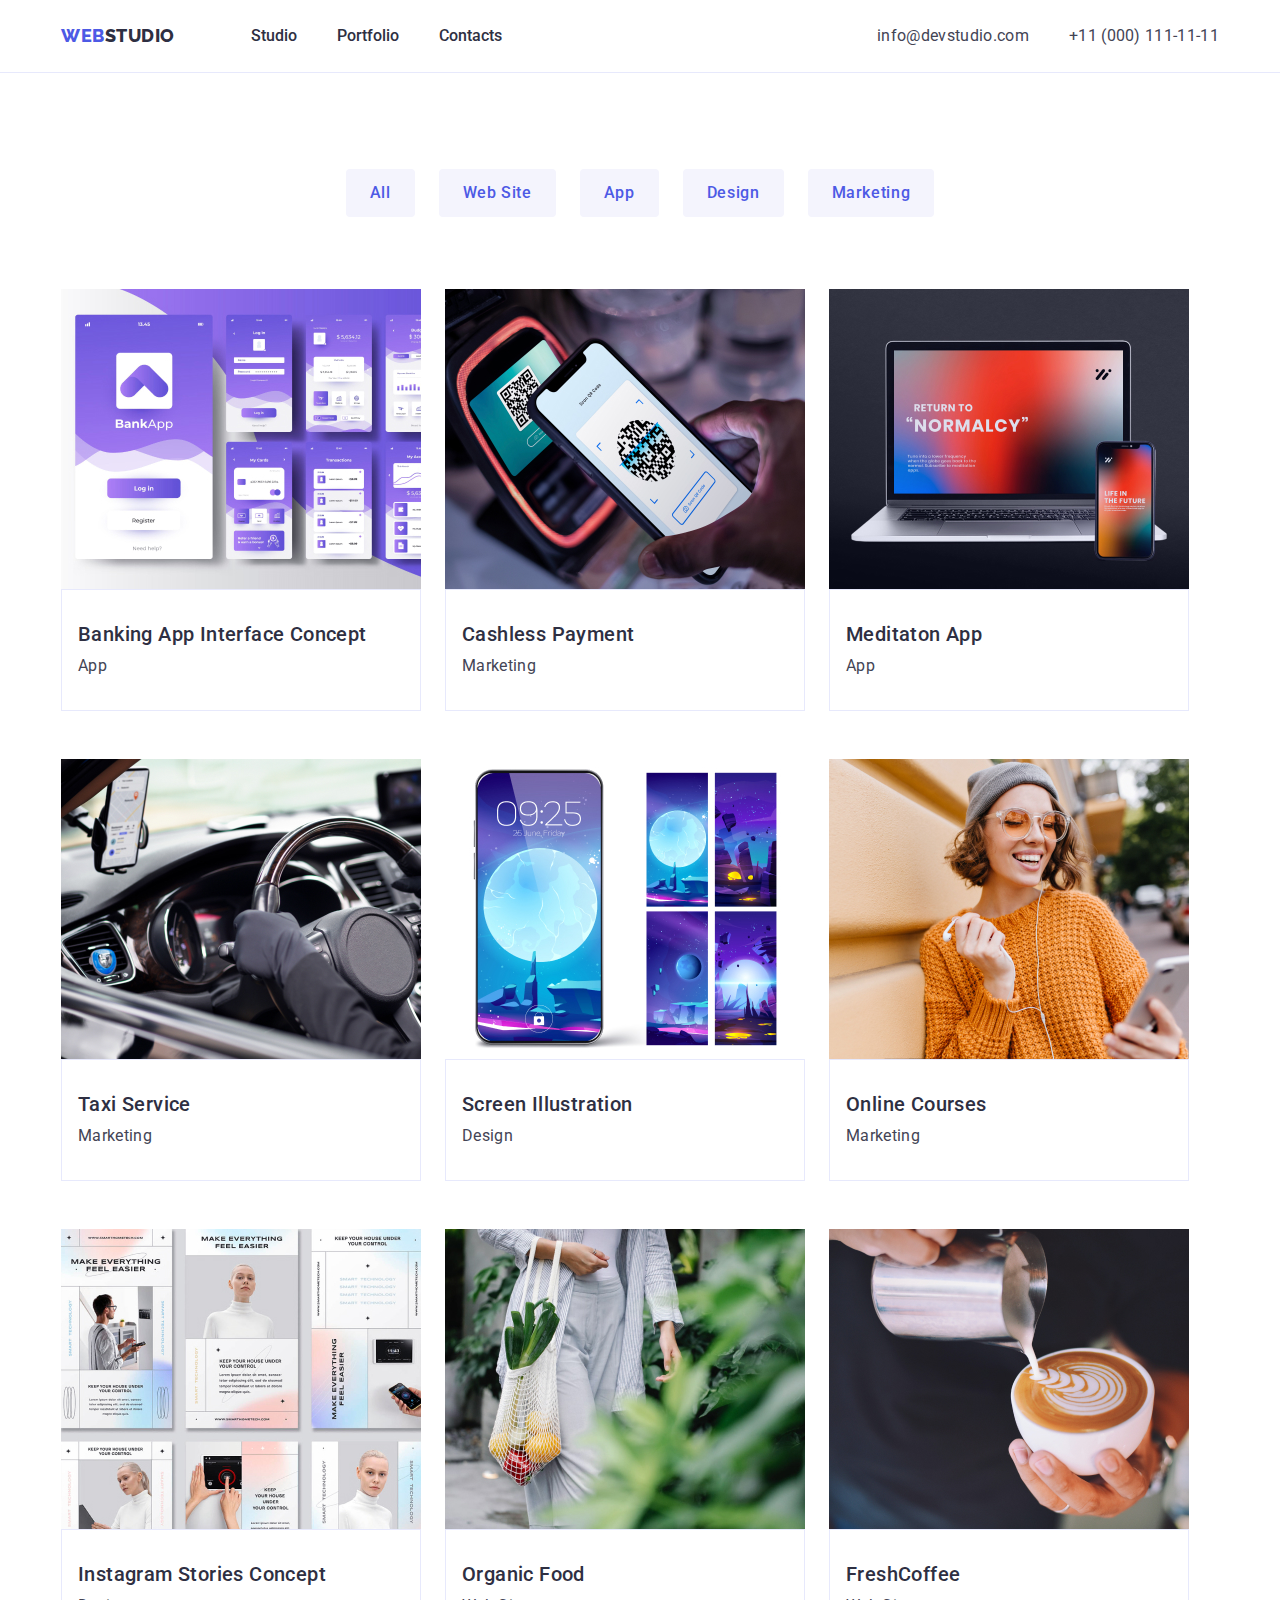
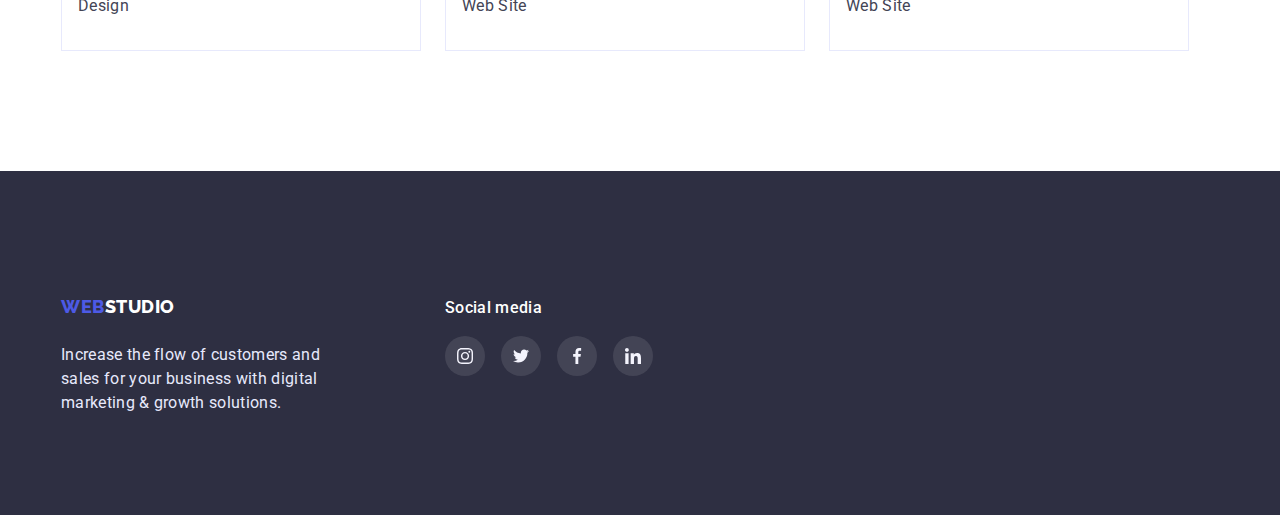
==== portfolio.html @ ee7e2d04 "Add files via upload" ====
<!DOCTYPE html>
<html lang="en">
  <head>
    <meta charset="UTF-8" />
    <meta http-equiv="X-UA-Compatible" content="IE=edge" />
    <meta name="viewport" content="width=device-width, initial-scale=1.0" />
    <link rel="preconnect" href="https://fonts.googleapis.com" />
    <link rel="preconnect" href="https://fonts.gstatic.com" crossorigin />
    <link
      href="https://fonts.googleapis.com/css2?family=Raleway:wght@800&family=Roboto:wght@400;500;700;900&display=swap"
      rel="stylesheet"
    />
    <link
      rel="stylesheet"
      href="https://cdnjs.cloudflare.com/ajax/libs/modern-normalize/1.1.0/modern-normalize.min.css"
      integrity="sha512-wpPYUAdjBVSE4KJnH1VR1HeZfpl1ub8YT/NKx4PuQ5NmX2tKuGu6U/JRp5y+Y8XG2tV+wKQpNHVUX03MfMFn9Q=="
      crossorigin="anonymous"
      referrerpolicy="no-referrer"
    />
    <title>WebStudio</title>
    <link rel="stylesheet" href="./css/styles.css" />
  </head>
  <body>
    <header class="header">
      <div class="container header-container">
        <nav class="nav-header">
          <a href="./index.html" class="logo"
            ><span class="logo-first-part">Web</span
            ><span class="logo-second-part">Studio</span></a
          >
          <ul class="menu-navigation list">
            <li>
              <a class="menu-nav" href="./index.html">Studio</a>
            </li>
            <li>
              <a class="menu-nav" href="./portfolio.html">Portfolio</a>
            </li>
            <li><a class="menu-nav" href>Contacts</a></li>
          </ul>
        </nav>
        <address>
          <ul class="address-navigation list">
            <li>
              <a class="address-nav" href="mailto:info@devstudio.com"
                >info@devstudio.com</a
              >
            </li>
            <li>
              <a class="address-nav" href="tel:+110001111111"
                >+11 (000) 111-11-11</a
              >
            </li>
          </ul>
        </address>
      </div>
    </header>
    <main>
      <section class="portfolio">
        <div class="container buttons-navigation">
          <h1 hidden>Portfolio navigation</h1>
          <ul class="buttons list">
            <li>
              <button class="nav-buttons button-all" type="button">All</button>
            </li>
            <li>
              <button class="nav-buttons button-website" type="button">
                Web Site
              </button>
            </li>
            <li>
              <button class="nav-buttons" type="button">App</button>
            </li>
            <li>
              <button class="nav-buttons" type="button">Design</button>
            </li>
            <li>
              <button class="nav-buttons" type="button">Marketing</button>
            </li>
          </ul>

          <ul class="items list">
            <li class="photo-portfolio">
              <a href="" class="portfolio-link">
              <img
                src="./images/bankingapp.jpg"
                alt="Banking App"
                width="360"
                height="300"
              />
              <div class="portfolio-text">
                <h3 class="caption-cards">Banking App Interface Concept</h3>
                <p class="portfolio-desc">App</p>
              </div>
            </a>
            </li>
            <li class="photo-portfolio">
              <a href="" class="portfolio-link">
              <img
                src="./images/cashlesspayment.jpg"
                alt="cashlesspayment"
                width="360"
                height="300"
              />
              <div class="portfolio-text">
                <h3 class="caption-cards">Cashless Payment</h3>
                <p class="portfolio-desc">Marketing</p>
              </div>
            </a>
            </li>
            <li class="photo-portfolio">
              <a href="" class="portfolio-link">
              <img
                src="./images/meditationapp.jpg"
                alt="meditationapp"
                width="360"
                height="300"
              />
              <div class="portfolio-text">
                <h3 class="caption-cards">Meditaton App</h3>
                <p class="portfolio-desc">App</p>
              </div>
            </a>
            </li>
            <li class="photo-portfolio">
              <a href="" class="portfolio-link">
              <img
                src="./images/TaxiService.jpg"
                alt="TaxiService"
                width="360"
                height="300"
              />
              <div class="portfolio-text">
                <h3 class="caption-cards">Taxi Service</h3>
                <p class="portfolio-desc">Marketing</p>
              </div>
            </a>
            </li>
            <li class="photo-portfolio">
              <a href="" class="portfolio-link">
              <img
                src="./images/ScreenIllustration.jpg"
                alt="ScreenIllustration"
                width="360"
                height="300"
              />
              <div class="portfolio-text">
                <h3 class="caption-cards">Screen Illustration</h3>
                <p class="portfolio-desc">Design</p>
              </div>
            </a>
            </li>
            <li class="photo-portfolio">
              <a href="" class="portfolio-link">
              <img
                src="./images/OnlineCourses.jpg"
                alt="OnlineCourses"
                width="360"
                height="300"
              />
              <div class="portfolio-text">
                <h3 class="caption-cards">Online Courses</h3>
                <p class="portfolio-desc">Marketing</p>
              </div>
            </a>
            </li>
            <li class="photo-portfolio">
              <a href="" class="portfolio-link">
              <img
                src="./images/InstagramStories.jpg"
                alt="InstagramStories"
                width="360"
                height="300"
              />
              <div class="portfolio-text">
                <h3 class="caption-cards">Instagram Stories Concept</h3>
                <p class="portfolio-desc">Design</p>
              </div>
            </a>
            </li>
            <li class="photo-portfolio">
              <a href="" class="portfolio-link">
              <img
                src="./images/OrganicFood.jpg"
                alt="OrganicFood"
                width="360"
                height="300"
              />
              <div class="portfolio-text">
                <h3 class="caption-cards">Organic Food</h3>
                <p class="portfolio-desc">Web Site</p>
              </div>
            </a>
            </li>
            <li class="photo-portfolio">
              <a href="" class="portfolio-link">
              <img
                src="./images/FreshCoffee.jpg"
                alt="FreshCoffee"
                width="360"
                height="300"
              />
              <div class="portfolio-text">
                <h3 class="caption-cards">FreshCoffee</h3>
                <p class="portfolio-desc">Web Site</p>
              </div>
            </a>
            </li>
          </ul>
        </div>
      </section>
    </main>
    <footer class="footer">
      <div class="container foot-cont">
        <div>
      <a href="./index.html" class="logo"
            ><span class="logo-first-part-footer">Web</span
            ><span class="logo-second-part-footer">Studio</span></a
          >
      <p class="footer-desc">
        Increase the flow of customers and sales for your business with digital
        marketing & growth solutions.
      </p>
    </div>
    <div class="footer-media">
      <h3 class="social-media">Social media</h3>
      <ul class="list icons-footer">
        <li class="team-icon">
      <a class="social-networks-footer">
        <svg class="inst"> 
          <use href="./images/icons.svg#icon-instagram"> </use>
        </svg>
      </a>
    </li>
    <li class="team-icon"> 
      <a class="social-networks-footer">
        <svg class="twitter"> 
          <use href="./images/icons.svg#icon-twitter"> </use>
        </svg>
      </a>
    </li>
    <li class="team-icon">  
      <a class="social-networks-footer">
        <svg class="facebook"> 
          <use href="./images/icons.svg#icon-facebook"> </use>
        </svg>
      </a>
    </li>
    <li class="team-icon">
      <a class="social-networks-footer">
        <svg class="linkedin"> 
          <use href="./images/icons.svg#icon-linkedin"> </use>
        </svg>
      </a>
    </li>
    </ul>
  </div>
</div>
    </footer>
  </body>
</html>
---- css/styles.css ----
:root {
    --icon-hover:#31D0AA;
    --icon-color:#AFB1B8;
    --primary-text-color: #2E2F42;
        --primary-bg-color: #ffffff;
        --hero-background-color: #2E2F42;
        --team-background-color: #F4F4FD;
        --accent-color: #4D5AE5;
        --accent-color-btn: #404BBF;
        --description-features: #2E2F42;
        --address-color: #434455;
        --btn-background-color: #E7E9FC
}

* {
    margin: 0;
    padding: 0;
    border: 0;
}

body {
        font-family: 'Roboto', sans-serif;
        background-color: var(--primary-bg-color);
        color: var(--primary-text-color);
}

p,
h1,
h2,
h3,
h4,
h5,
h6 {
    margin: 0;
}

ul {
    margin: 0;
    padding: 0;
}

img {
    display: block;
    margin: 0;
    padding: 0;
    max-width: 100%;
    height: auto;
}

.list {
    text-decoration: none;
    list-style: none;
    display: flex;
}

.section{
    padding-top: 120px;
    padding-bottom: 120px;
}

.container {

    max-width: 1158px;
    margin: 0 auto;
    padding: 0 15px;
}

.header {
    border-bottom: 1px solid #E7E9FC;
}

.header-container {
    display: flex;
}

.nav-header {
    display: flex;
    margin-right: auto;
}

.logo {
    display: block;
    margin-right: 76px;
    padding-top: 24px;
    padding-bottom: 24px;
    font-family: 'Raleway', sans-serif;
    font-weight: 800;
    font-size: 18px;
    line-height: 1.33;
    text-transform: uppercase;
    text-decoration: none;
    letter-spacing: 0.03em;
}

.logo-first-part {
    color: var(--accent-color);
    padding-top: 24px;
    padding-bottom: 24px;
}

.logo-second-part {
    color: var(--primary-text-color);
    padding-top: 24px;
    padding-bottom: 24px;
}

.menu-navigation {
    display: flex;
    gap: 40px;
}

.menu-nav {
    padding: 24px 0;
    display: flex;
    text-decoration: none;
    color: var(--primary-text-color);
    font-weight: 500;
    font-size: 16px;
    line-height: 1.5;
}

.address-navigation {
display: flex;
gap: 40px;
padding: 24px 0;
justify-content: flex-end;
}

.address-nav {
    display: flex;
     color: var(--address-color);
     text-decoration: none;
     font-style: normal;
     font-weight: 400;
     font-size: 16px;
     line-height: 1.5;
     letter-spacing: 0.02em;
}

.address-nav:hover {
    color: var(--accent-color);
}

.menu-nav:hover {
    color: var(--accent-color);
}

.menu-nav:active {
    color: var(--accent-color-btn);
}

.title{
    background-image: linear-gradient(rgba(46, 47, 66, 0.7), rgba(46, 47, 66, 0.7)),
    url(../images/bgHero.jpg);
    background-size: cover;
    padding-top: 188px;
    padding-bottom: 188px;
    margin-left: auto;
    margin-right: auto;
    background-color: var(--hero-background-color);
    text-align: center
}

.title-desc {
    width: 500px;
    color: var(--primary-bg-color);
    font-weight: 700;
    font-size: 56px;
    line-height: 1.07;
    text-align: center;
    letter-spacing: 0.02em;

    margin-right: auto;
    margin-left: auto;
    margin-bottom: 48px;
}

.main-btn {
    display: inline-block;
    min-width: 169px;
    height: 56px;
    border-radius: 4px;
    border: 1px solid var(--accent-color);
    padding: 16px 32px;
    background-color: var(--accent-color);
    color: #ffffff;
    font-family: inherit;
    cursor: pointer;
    align-items: center;
    font-weight: 500;
    font-size: 16px;
    line-height: 1.5;
    letter-spacing: 0.04em;
}

.main-btn:hover {
 background-color: var(--accent-color-btn);
 color: white;
}

.main-btn:focus {
    color: var(--accent-color);
}

/* 2 cекція */

.features-items{
    display: flex;
    border-radius: 4px;
    width: 264px;
    height: 112px;
    margin-bottom: 8px;
    justify-content: center;
    align-items: center;
    background-color: var(--team-background-color)
}

.icon-antenna{
width: 64px;
height: 64px;
}

.icon-clock{
    width: 64px;
    height: 64px;
}

.icon-diagram{
    width: 64px;
    height: 64px;
}

.icon-astronaut{
    width: 64px;
    height: 64px;
}

.features{
    display: flex;
    gap: 24px;
}

.features-titles {
    margin-bottom: 8px;
    color: var(--primary-text-color);
        font-weight: 500;
        font-size: 20px;
        line-height: 1.2;
        letter-spacing: 0.02em;
}

.features-desc {
    color: var(--description-features);
    font-weight: 400;
        font-size: 16px;
        line-height: 1.5;
        letter-spacing: 0.02em;
}

/* 3 секція */

.about {
    padding-top: 0;
}

.title-aboutus {
    margin-bottom: 72px;
    display: flex;
    text-align: center;
    justify-content: center;
    text-transform: capitalize;
    color: var(--primary-text-color);
    font-weight: 700;
    font-size: 36px;
    line-height: 1.11;
    letter-spacing: 0.02em;
}

.about-us{
    display: flex;
    gap: 24px;
    margin-left: auto;
    margin-right: auto;
    
}

.cards-aboutus {

}

/* секція 4 */

.our-team{
padding-bottom: 120px;
}

.team-items {
    display: flex;
    gap: 24px;
}

.team-name{
    padding: 32px 16px;
    background-color: var(--primary-bg-color);
    box-shadow: 0px 1px 6px rgba(46, 47, 66, 0.08),
    0px 1px 1px rgba(46, 47, 66, 0.16), 0px 2px 1px rgba(46, 47, 66, 0.08);
    border-radius: 0px 0px 4px 4px;
    }

.our-team {
    background-color: var(--team-background-color);
}

.title-names {
    text-align: center;
    margin-bottom: 8px;
    color: var(--primary-text-color);
    font-weight: 500;
    font-size: 20px;
    line-height: 24px;
    letter-spacing: 0.02em;
}

.card-desc {
    text-align: center;
    color: var(--address-color);
    font-weight: 400;
    font-size: 16px;
    line-height: 1.5;
    letter-spacing: 0.02em;
}

.icons{
display: flex;
gap: 24px;
padding-top: 8px;
}

.social-networks{
    display: flex;
    justify-content: center;
    align-items: center;
    background-color: var(--accent-color);
    width: 40px;
    height: 40px;
    border-radius: 50%;
    cursor: pointer;
}

.social-networks:hover,
.social-networks:focus{
background-color: var(--accent-color-btn);
}

.inst{
    width: 16px;
    height: 16px;
}


.twitter{
    width: 16px;
    height: 16px;
}

.facebook{
width: 16px;
height: 16px;
}

.linkedin{
    width: 16px;
    height: 16px;
}

/* 4 cекція Customers*/

.customers{
padding-top: 130px;
padding-bottom: 120px;
}

.title-customers{
    color: var(--primary-text-color);
    font-family: 'Roboto';
    font-style: normal;
    font-weight: 700;
    font-size: 36px;
    line-height: 40px;
    text-align: center;
    letter-spacing: 0.02em;
    text-transform: capitalize;
    margin-bottom: 72px;
}

.companies{
    display: flex;
    align-items: center;
    justify-content: center;
    gap: 24px;
}

.customers-icons{
    width: 168px;
    height: 88px;
    cursor: pointer;
}

.border-icon{
    display: flex;
    justify-content: center;
    align-items: center;
    border: 1px solid #8E8F99;
    border-radius: 4px;
    width:100%;
    height:100%; 
    color: var(--icon-color);
}

.border-icon:hover,
.border-icon:focus{
    border-color: var(--accent-color-btn);
    color: var(--accent-color-btn);
}

.icon-in-border{
    fill: currentColor;
}




/* футер */

.footer {
    padding-top: 100px;
    padding-bottom: 100px;
    background-color: var(--hero-background-color);
}


.footer-desc {
    width: 264px;
    color: var(--btn-background-color);
    font-weight: 400;
    font-size: 16px;
    line-height: 1.5;
    letter-spacing: 0.02em;
}

.logo-first-part-footer{
    color: var(--accent-color);
    margin-bottom: 8px;
}

.logo-second-part-footer {
    text-decoration: none;
        color: #ffffff;
        font-family: 'Raleway';
        font-weight: 800;
        font-size: 18px;
        line-height: 1.16;
}

.social-media{
font-family: 'Roboto';
font-style: normal;
font-weight: 500;
font-size: 16px;
line-height: 1.5;
letter-spacing: 0.02em;
color: var(--primary-bg-color);
margin-bottom: 16px;
}

.icons-footer{
display: flex;
gap: 16px;
justify-content: center;
align-items: center;
}

.foot-cont{
    display: flex;
    align-items: baseline;
}

.footer-media{
    margin-left: 120px;
    align-items: center;
    justify-content: center;
}

.social-networks-footer{
    display: flex;
    justify-content: center;
    align-items: center;
    background-color: rgba(255, 255, 255, 0.1);
    width: 40px;
    height: 40px;
    border-radius: 50%;
    cursor: pointer;
}

.social-networks-footer:hover,
.social-networks-footer:focus{
background-color: var(--icon-hover) ;
}

/* ПОРТФОЛІО */

.portfolio{
    padding-top: 96px;
    padding-bottom: 120px;
}

.buttons {
    display: flex;
    gap: 24px;
    justify-content: center;
    margin-bottom: 72px;
    cursor: pointer;
}


.nav-buttons {
    padding: 12px 24px;

    font-family: inherit;
        font-weight: 500;
        font-size: 16px;
        line-height: 1.5;
        letter-spacing: 0.04em;
        cursor: pointer;
        color: var(--accent-color);
        background: var(--team-background-color);
        border-radius: 4px;
        border: var(--btn-background-color);
    }

.nav-buttons:hover,
.nav-buttons:focus {
color: var(--primary-bg-color);
background-color: var(--accent-color);
box-shadow: 0px 3px 1px rgba(0, 0, 0, 0.1), 0px 2px 1px rgba(0, 0, 0, 0.08), 0px 2px 2px rgba(0, 0, 0, 0.12);

}

.items {
    display: flex;
    flex-wrap: wrap;
    row-gap: 48px;
    column-gap: 24px;
}

.portfolio-text {
border: 1px solid #E7E9FC;
flex-direction: column;
    justify-content: center;
    align-items: flex-start;
    padding: 32px 16px;
    background-color: var(--primary-bg-color);
}

.portfolio-link{
    display: block;
    text-decoration: none;
}

.portfolio-link:hover,
.portfolio-link:focus {
    box-shadow: 0px 1px 6px rgba(46, 47, 66, 0.08), 0px 1px 1px rgba(46, 47, 66, 0.16), 0px 2px 1px rgba(46, 47, 66, 0.08);
}

.caption-cards {
    margin-bottom: 8px;
    color: var(--description-features);
    font-weight: 500;
        font-size: 20px;
        line-height: 1.2;
        letter-spacing: 0.02em;
}

.portfolio-desc {
    color: var(--address-color);
    font-weight: 400;
        font-size: 16px;
        line-height: 1.5;
        letter-spacing: 0.02em;
}

.portfolio-link:hover,
.portfolio-link:focus {
    box-shadow: 0px 1px 6px rgba(46, 47, 66, 0.08), 0px 1px 1px rgba(46, 47, 66, 0.16), 0px 2px 1px rgba(46, 47, 66, 0.08);
}
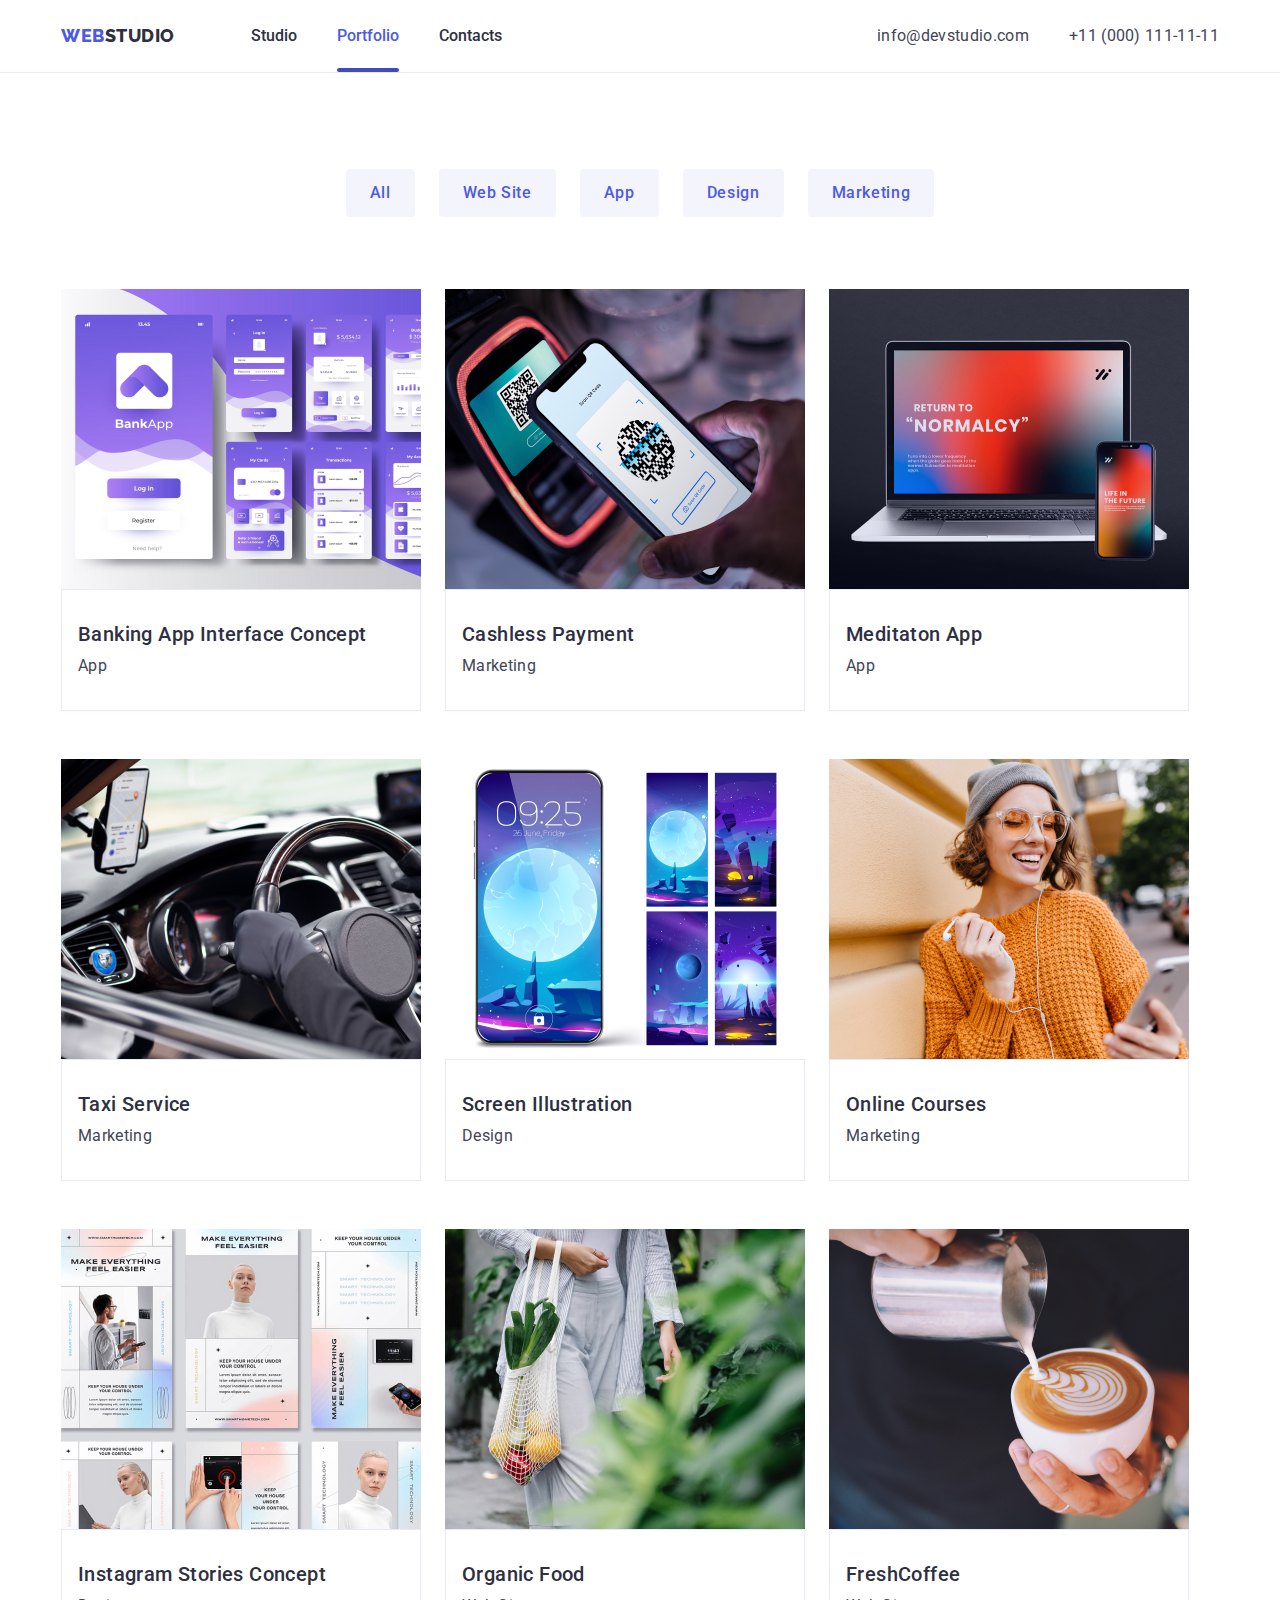
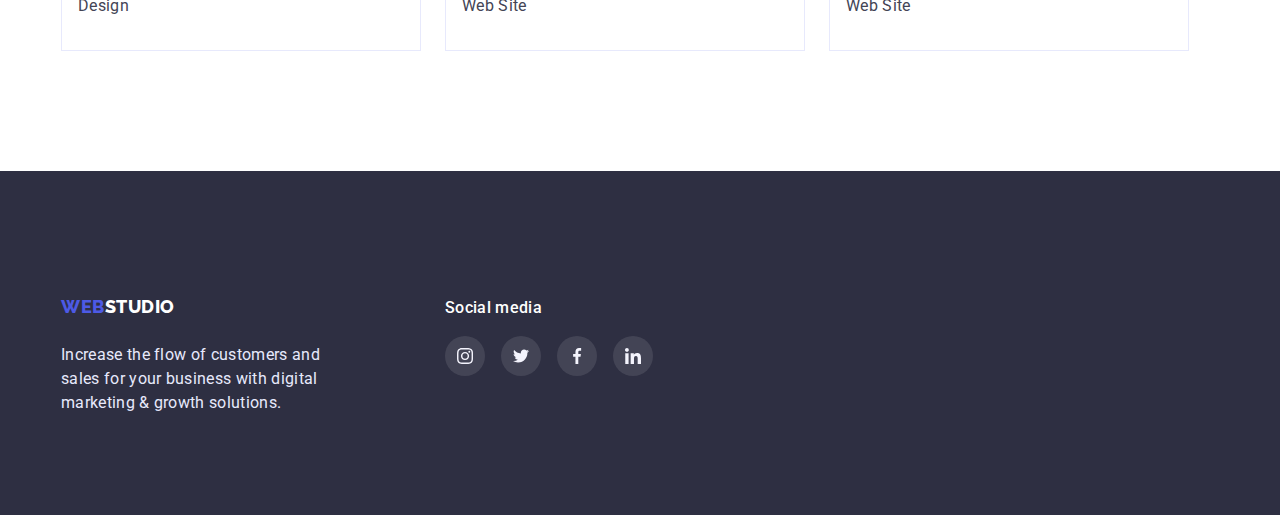
==== commit c49a0e67: "final" ====
--- a/portfolio.html
+++ b/portfolio.html
@@ -33,7 +33,7 @@
               <a class="menu-nav" href="./index.html">Studio</a>
             </li>
             <li>
-              <a class="menu-nav" href="./portfolio.html">Portfolio</a>
+              <a class="menu-nav current" href="./portfolio.html">Portfolio</a>
             </li>
             <li><a class="menu-nav" href>Contacts</a></li>
           </ul>
@@ -43,7 +43,7 @@
             <li>
               <a class="address-nav" href="mailto:info@devstudio.com"
                 >info@devstudio.com</a
-              >
+              > 
             </li>
             <li>
               <a class="address-nav" href="tel:+110001111111"
@@ -81,12 +81,15 @@
           <ul class="items list">
             <li class="photo-portfolio">
               <a href="" class="portfolio-link">
+                <div class="portfolio-div">
               <img
                 src="./images/bankingapp.jpg"
                 alt="Banking App"
                 width="360"
                 height="300"
               />
+              <p class="text-animation">14 Stylish and User-Friendly App Design Concepts · Task Manager App · Calorie Tracker App · Exotic Fruit Ecommerce App · Cloud Storage App</p>
+            </div>
               <div class="portfolio-text">
                 <h3 class="caption-cards">Banking App Interface Concept</h3>
                 <p class="portfolio-desc">App</p>
@@ -95,12 +98,15 @@
             </li>
             <li class="photo-portfolio">
               <a href="" class="portfolio-link">
+                <div class="portfolio-div">
               <img
                 src="./images/cashlesspayment.jpg"
                 alt="cashlesspayment"
                 width="360"
                 height="300"
               />
+              <p class="text-animation">14 Stylish and User-Friendly App Design Concepts · Task Manager App · Calorie Tracker App · Exotic Fruit Ecommerce App · Cloud Storage App</p>
+            </div>
               <div class="portfolio-text">
                 <h3 class="caption-cards">Cashless Payment</h3>
                 <p class="portfolio-desc">Marketing</p>
@@ -109,12 +115,15 @@
             </li>
             <li class="photo-portfolio">
               <a href="" class="portfolio-link">
+                <div class="portfolio-div">
               <img
                 src="./images/meditationapp.jpg"
                 alt="meditationapp"
                 width="360"
                 height="300"
               />
+              <p class="text-animation">14 Stylish and User-Friendly App Design Concepts · Task Manager App · Calorie Tracker App · Exotic Fruit Ecommerce App · Cloud Storage App</p>
+            </div>
               <div class="portfolio-text">
                 <h3 class="caption-cards">Meditaton App</h3>
                 <p class="portfolio-desc">App</p>
@@ -123,12 +132,15 @@
             </li>
             <li class="photo-portfolio">
               <a href="" class="portfolio-link">
+                <div class="portfolio-div">
               <img
                 src="./images/TaxiService.jpg"
                 alt="TaxiService"
                 width="360"
                 height="300"
               />
+              <p class="text-animation">14 Stylish and User-Friendly App Design Concepts · Task Manager App · Calorie Tracker App · Exotic Fruit Ecommerce App · Cloud Storage App</p>
+            </div>
               <div class="portfolio-text">
                 <h3 class="caption-cards">Taxi Service</h3>
                 <p class="portfolio-desc">Marketing</p>
@@ -137,12 +149,15 @@
             </li>
             <li class="photo-portfolio">
               <a href="" class="portfolio-link">
+                <div class="portfolio-div">
               <img
                 src="./images/ScreenIllustration.jpg"
                 alt="ScreenIllustration"
                 width="360"
                 height="300"
               />
+              <p class="text-animation">14 Stylish and User-Friendly App Design Concepts · Task Manager App · Calorie Tracker App · Exotic Fruit Ecommerce App · Cloud Storage App</p>
+            </div>
               <div class="portfolio-text">
                 <h3 class="caption-cards">Screen Illustration</h3>
                 <p class="portfolio-desc">Design</p>
@@ -151,12 +166,15 @@
             </li>
             <li class="photo-portfolio">
               <a href="" class="portfolio-link">
+                <div class="portfolio-div">
               <img
                 src="./images/OnlineCourses.jpg"
                 alt="OnlineCourses"
                 width="360"
                 height="300"
               />
+              <p class="text-animation">14 Stylish and User-Friendly App Design Concepts · Task Manager App · Calorie Tracker App · Exotic Fruit Ecommerce App · Cloud Storage App</p>
+            </div>
               <div class="portfolio-text">
                 <h3 class="caption-cards">Online Courses</h3>
                 <p class="portfolio-desc">Marketing</p>
@@ -165,12 +183,15 @@
             </li>
             <li class="photo-portfolio">
               <a href="" class="portfolio-link">
+                <div class="portfolio-div">
               <img
                 src="./images/InstagramStories.jpg"
                 alt="InstagramStories"
                 width="360"
                 height="300"
               />
+              <p class="text-animation">14 Stylish and User-Friendly App Design Concepts · Task Manager App · Calorie Tracker App · Exotic Fruit Ecommerce App · Cloud Storage App</p>
+            </div>
               <div class="portfolio-text">
                 <h3 class="caption-cards">Instagram Stories Concept</h3>
                 <p class="portfolio-desc">Design</p>
@@ -179,12 +200,15 @@
             </li>
             <li class="photo-portfolio">
               <a href="" class="portfolio-link">
+                <div class="portfolio-div">
               <img
                 src="./images/OrganicFood.jpg"
                 alt="OrganicFood"
                 width="360"
                 height="300"
               />
+              <p class="text-animation">14 Stylish and User-Friendly App Design Concepts · Task Manager App · Calorie Tracker App · Exotic Fruit Ecommerce App · Cloud Storage App</p>
+            </div>
               <div class="portfolio-text">
                 <h3 class="caption-cards">Organic Food</h3>
                 <p class="portfolio-desc">Web Site</p>
@@ -193,12 +217,15 @@
             </li>
             <li class="photo-portfolio">
               <a href="" class="portfolio-link">
+                <div class="portfolio-div">
               <img
                 src="./images/FreshCoffee.jpg"
                 alt="FreshCoffee"
                 width="360"
                 height="300"
               />
+              <p class="text-animation">14 Stylish and User-Friendly App Design Concepts · Task Manager App · Calorie Tracker App · Exotic Fruit Ecommerce App · Cloud Storage App</p>
+            </div>
               <div class="portfolio-text">
                 <h3 class="caption-cards">FreshCoffee</h3>
                 <p class="portfolio-desc">Web Site</p>
--- a/css/styles.css
+++ b/css/styles.css
@@ -110,6 +110,7 @@
 }
 
 .menu-nav {
+    position: relative;
     padding: 24px 0;
     display: flex;
     text-decoration: none;
@@ -117,6 +118,23 @@
     font-weight: 500;
     font-size: 16px;
     line-height: 1.5;
+}
+
+.current {
+    color: var(--accent-color);
+    position: relative;
+}
+
+.current::after{
+    content: "";
+    display:inline-block;
+    position: absolute;
+    bottom: 0;
+    left: 0;
+    width: 100%;
+    height: 4px;
+    background-color: var(--accent-color-btn);
+    border-radius: 2px;
 }
 
 .address-navigation {
@@ -202,6 +220,63 @@
     color: var(--accent-color);
 }
 
+.backdrop{
+position: fixed;
+background-color: rgba(46, 47, 66, 0.4);
+width: 100%;
+height: 100%;
+top: 0;
+bottom: 0;
+opacity: 1;
+transition: opacity 250ms cubic-bezier(0.4, 0, 0.2, 1) ,
+visibility 250ms cubic-bezier(0.4, 0, 0.2, 1);
+}
+
+.is-hidden {
+    opacity: 0;
+    visibility: hidden;
+    pointer-events: none;
+}
+
+.modal {
+position: absolute;
+width: 408px;
+height: 576px;
+top: 50%;
+left: 50%;
+transform: translate(-50%, -50%) ;
+background: #FCFCFC;
+box-shadow: 0px 1px 1px rgba(0, 0, 0, 0.14), 0px 1px 3px rgba(0, 0, 0, 0.12), 0px 2px 1px rgba(0, 0, 0, 0.2);
+border-radius: 4px;
+transition: opacity 250ms cubic-bezier(0.4, 0, 0.2, 1) ,
+transform 250ms cubic-bezier(0.4, 0, 0.2, 1);
+}
+
+.backdrop.is-hidden .modal{
+    opacity: 0;
+    transform: translate(-50%, -50%) scale(1.75);
+}
+
+.btn-close-modal {
+    display: flex;
+    justify-content: center;
+    align-items: center;
+    height: 24px;
+    width: 24px;
+    background-color: #E7E9FC;
+    border: 1px solid rgba(0, 0, 0, 0.1);
+    border-radius: 50%;
+    margin-top: 24px;
+    margin-left: 360px;
+    margin-right: 24px;
+}
+
+
+.icon-close-modal{
+    width: 8px;
+    height: 8px;
+}
+
 /* 2 cекція */
 
 .features-items{
@@ -560,6 +635,7 @@
     align-items: flex-start;
     padding: 32px 16px;
     background-color: var(--primary-bg-color);
+
 }
 
 .portfolio-link{
@@ -589,7 +665,33 @@
         letter-spacing: 0.02em;
 }
 
-.portfolio-link:hover,
-.portfolio-link:focus {
-    box-shadow: 0px 1px 6px rgba(46, 47, 66, 0.08), 0px 1px 1px rgba(46, 47, 66, 0.16), 0px 2px 1px rgba(46, 47, 66, 0.08);
-}
+
+.portfolio-div{
+    position: relative;
+    overflow: hidden;
+}
+
+.text-animation{
+position: absolute;
+left: 0;
+top: 0;
+width: 100%;
+height: 100%;
+font-weight: 400;
+font-size: 16px;
+line-height: 24px;
+color: var(--team-background-color);
+letter-spacing: 0.02em;
+padding: 40px 32px;
+background-color: var(--accent-color);
+
+transform: translate(0, 100%);
+transition: transform 250ms cubic-bezier(0.4, 0, 0.2, 1)
+
+}
+
+
+.portfolio-link:hover .text-animation,
+.portfolio-link:focus .text-animation {
+    transform: translate(0,0);
+}